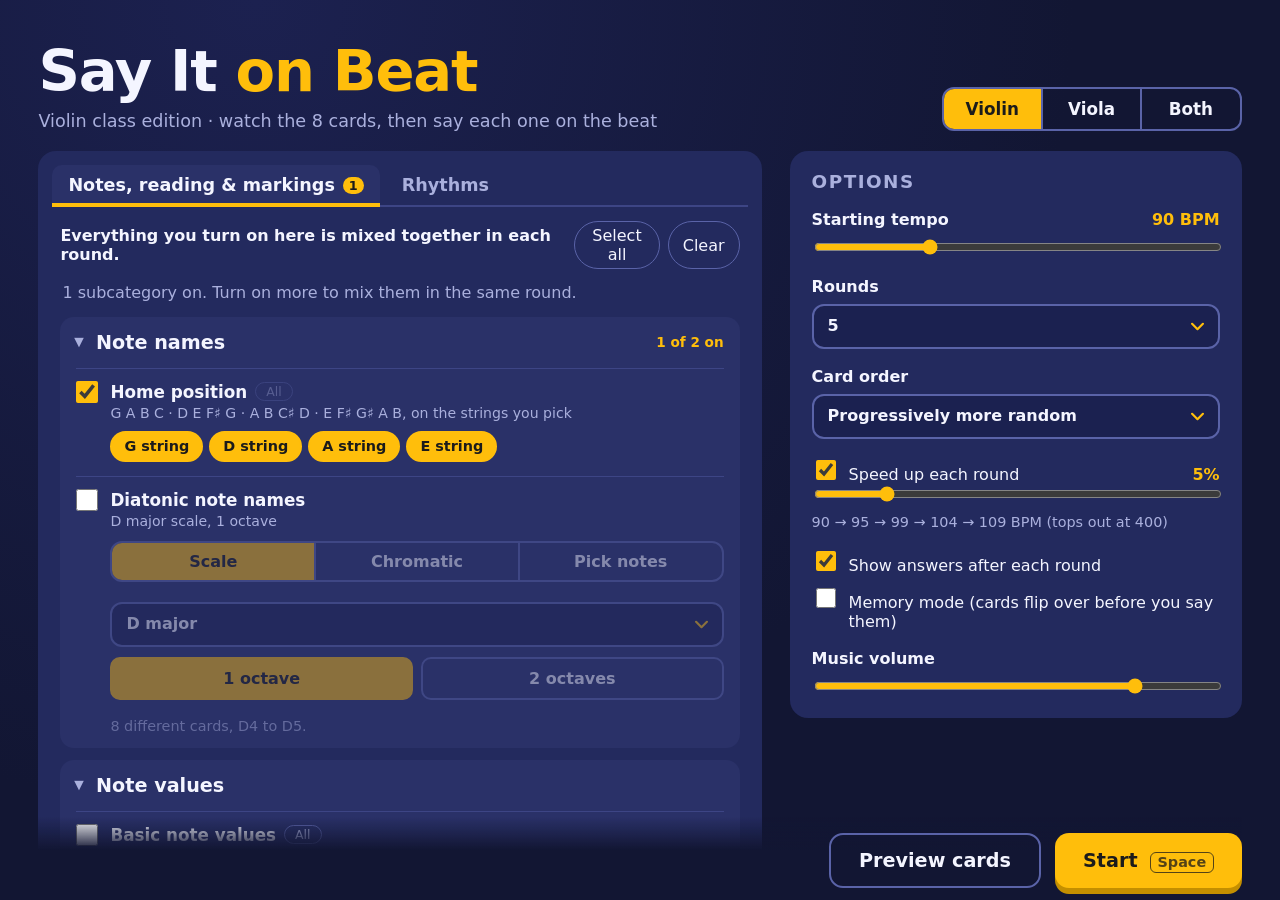
==== index.html @ af7a1d63 "Add a Chords category: naming chords, spelling Roman numerals in a key, and cadences, in four tiers." ====
<!doctype html>
<html lang="en">
<head>
  <meta charset="utf-8">
  <meta name="viewport" content="width=device-width, initial-scale=1">
  <title>Say It on Beat — Violin &amp; Viola</title>
  <link rel="stylesheet" href="css/music-font.css">
  <link rel="stylesheet" href="css/styles.css">
</head>
<body>

  <!-- ===================== Setup ===================== -->
  <main id="setup" class="screen">
   <div class="setup-inner">
    <header class="setup-head">
      <div>
        <h1>Say It <span>on Beat</span></h1>
        <p><span id="editionLabel">Violin class edition</span> · watch the 8 cards, then say each one on the beat</p>
      </div>
      <div class="instrument">
        <div class="seg" id="instrumentSwitch" role="group" aria-label="Instrument">
          <button type="button" data-inst="violin">Violin</button>
          <button type="button" data-inst="viola">Viola</button>
          <button type="button" data-inst="both">Both</button>
        </div>
        <div class="clef-mode" id="clefModeWrap">
          <span>Clef for notes</span>
          <div class="seg small" id="clefMode" role="group" aria-label="Clef for cards with notes">
            <button type="button" data-clef="alternate" title="Treble and alto clef on alternate cards">Alternate</button>
            <button type="button" data-clef="treble">Treble</button>
            <button type="button" data-clef="alto">Alto</button>
          </div>
        </div>
      </div>
    </header>

    <section class="panel">
      <div class="tab-bar" id="tabBar" role="tablist" aria-label="What to practice"></div>
      <div class="panel-head">
        <p id="tabDesc" class="tab-desc"></p>
        <div class="mini-buttons">
          <button type="button" id="selectAll">Select all</button>
          <button type="button" id="selectNone">Clear</button>
        </div>
      </div>
      <p id="categoryHint" class="hint"></p>
      <div id="categoryList" class="category-list"></div>
    </section>

    <section class="panel options">
      <h2>Options</h2>

      <!-- Moved into their subcategories by game.js -->
      <div class="sub-options" id="pitchOption">
        <div class="seg" id="pitchMode" role="group" aria-label="How to choose the notes">
          <button type="button" data-mode="scale">Scale</button>
          <button type="button" data-mode="chromatic">Chromatic</button>
          <button type="button" data-mode="pick">Pick notes</button>
        </div>

        <div class="sub" id="scaleSub">
          <select id="scalePick" aria-label="Scale"></select>
          <div class="chips" id="octaveChips">
            <button type="button" class="chip" data-oct="1">1 octave</button>
            <button type="button" class="chip" data-oct="2">2 octaves</button>
          </div>
        </div>

        <div class="sub" id="pickSub">
          <div class="pc-grid" id="pcChips"></div>
        </div>

        <div class="sub" id="rangeSub">
          <div class="row2">
            <span class="field">From <select id="rangeLow"></select></span>
            <span class="field">To <select id="rangeHigh"></select></span>
          </div>
        </div>

        <p class="sub-hint" id="pitchHint"></p>
      </div>

      <div class="sub-options" id="rhythmOption">
        <select id="rhythmLevel" aria-label="Rhythm patterns">
          <option value="basic">Basic rhythms: quarters, eighths, halves, rests</option>
          <option value="advanced">Advanced rhythms: adds sixteenths, triplets, dotted rhythms</option>
        </select>
        <label class="toggle"><input type="checkbox" id="clap"><span>Clap the rhythm during &ldquo;Say it!&rdquo;</span></label>
      </div>

      <div class="option">
        <label for="tempo">Starting tempo <output id="tempoOut">90 BPM</output></label>
        <input type="range" id="tempo" min="40" max="220" step="2" value="90">
      </div>

      <div class="option">
        <label for="rounds">Rounds</label>
        <select id="rounds">
          <option value="3">3</option>
          <option value="5">5</option>
          <option value="8">8</option>
          <option value="0">Keep going</option>
        </select>
      </div>

      <div class="option">
        <label for="cardOrder">Card order</label>
        <select id="cardOrder">
          <option value="patterns">Progressively more random</option>
          <option value="random">Random every round</option>
        </select>
      </div>

      <div class="option" id="speedOption">
        <label class="toggle speed-toggle"><input type="checkbox" id="speedUp"><span>Speed up each round</span><output id="speedOut">5%</output></label>
        <input type="range" id="speedPct" min="1" max="25" step="1" value="5" aria-label="Speed up each round by this percent">
        <p class="sub-hint" id="speedHint"></p>
      </div>

      <div class="option toggles">
        <label class="toggle"><input type="checkbox" id="showAnswers"><span>Show answers after each round</span></label>
        <label class="toggle"><input type="checkbox" id="memory"><span>Memory mode (cards flip over before you say them)</span></label>
      </div>

      <div class="option">
        <label for="volume">Music volume</label>
        <input type="range" id="volume" min="0" max="1" step="0.05" value="0.8">
      </div>
    </section>

    <footer class="setup-foot">
      <button type="button" class="secondary" id="previewBtn">Preview cards</button>
      <button type="button" class="primary" id="startBtn">Start <kbd>Space</kbd></button>
    </footer>
   </div>
  </main>

  <!-- ===================== Game ===================== -->
  <main id="game" class="screen hidden" aria-live="polite">
    <div class="topbar">
      <div class="round" id="roundLabel">Round 1</div>
      <div class="phase" id="phaseLabel">Get ready</div>
      <div class="beat-info">
        <div class="beat-dots" id="beatDots"></div>
        <div class="bpm" id="bpmLabel">90 BPM</div>
      </div>
    </div>

    <div id="grid" class="grid"></div>

    <div id="countOverlay" class="overlay count hidden"></div>
    <div id="pauseOverlay" class="overlay pause hidden">
      <div>
        <div class="big">Paused</div>
        <div class="small"><span>Press <kbd>Space</kbd> or the play button to keep going</span></div>
      </div>
    </div>
    <div id="doneOverlay" class="overlay done hidden">
      <div>
        <div class="big">Great job!</div>
        <div class="small">
          <button type="button" class="primary" id="againBtn">Play again</button>
          <button type="button" class="secondary" id="backBtn">Change categories</button>
        </div>
      </div>
    </div>

    <nav class="controls" id="controls" aria-label="Game controls">
      <button type="button" id="pauseBtn" title="Pause / play (Space)"><span class="icon" id="pauseIcon">❚❚</span><span class="lbl">Pause</span></button>
      <button type="button" id="restartBtn" title="Restart this round (R)"><span class="icon">↺</span><span class="lbl">Restart round</span></button>
      <button type="button" id="nextBtn" title="Next round (N)"><span class="icon">⏭</span><span class="lbl">Next round</span></button>
      <button type="button" id="answersBtn" title="Show or hide answers (A)"><span class="icon">👁</span><span class="lbl">Answers</span></button>
      <button type="button" id="fullscreenBtn" title="Full screen (F)"><span class="icon">⛶</span><span class="lbl">Full screen</span></button>
      <button type="button" id="quitBtn" title="End game (Q)"><span class="icon">✕</span><span class="lbl">End</span></button>
    </nav>
  </main>

  <!-- ===================== Card preview ===================== -->
  <div id="preview" class="preview hidden" role="dialog" aria-modal="true" aria-labelledby="previewTitle">
    <div class="preview-inner">
      <div class="preview-head">
        <h2 id="previewTitle">Card preview</h2>
        <button type="button" class="secondary" id="previewClose">Close</button>
      </div>
      <div id="previewBody"></div>
    </div>
  </div>

  <script src="js/notation.js"></script>
  <script src="js/theory.js"></script>
  <script src="js/content.js"></script>
  <script src="js/audio.js"></script>
  <script src="js/game.js"></script>
</body>
</html>
---- css/music-font.css ----
/*
 * Generated by tools/build_font.py. Do not edit.
 * SayItOnBeat Music: the symbols this app uses, taken from the Leland music font
 * (Version 0.80), copyright MuseScore BVBA, with Reserved Font Name "Leland".
 * Licensed under the SIL Open Font License 1.1; see fonts/OFL.txt.
 */
@font-face {
  font-family: 'SayItOnBeat Music';
  src: url([data-uri]) format('woff');
  font-display: block;
}
---- css/styles.css ----
:root {
  --bg: #121633;
  --bg2: #1c2150;
  --panel: #232a5e;
  --ink: #f4f5ff;
  --muted: #aab0dd;
  --card: #ffffff;
  --accent: #ffbe0b;
  --watch: #3ddbd9;
  --say: #ff5d8f;
  --ok: #8ce99a;
  --radius: 18px;
  font-family: system-ui, -apple-system, "Segoe UI", Roboto, Helvetica, Arial, sans-serif;
}

* { box-sizing: border-box; }
html, body { height: 100%; margin: 0; }
body {
  background: radial-gradient(circle at 20% 0%, var(--bg2), var(--bg) 60%);
  color: var(--ink);
  overflow: hidden;
}
button, select, input { font: inherit; }
button { cursor: pointer; }
kbd {
  font-family: inherit; font-size: 0.75em; padding: 0.1em 0.45em; border-radius: 6px;
  border: 1px solid currentColor; opacity: 0.75; margin-left: 0.4em;
}
.hidden { display: none !important; }

/* ---------------- Setup ---------------- */

/* #setup is the scroll area; .setup-inner grows with its content, so the sticky
   footer (and the sticky options panel) can stay in view while the list scrolls. */
#setup { height: 100%; overflow-y: auto; }
.setup-inner {
  min-height: 100%;
  padding: clamp(16px, 3vw, 40px) clamp(16px, 3vw, 40px) 0;
  display: grid;
  grid-template-columns: minmax(0, 1.6fr) minmax(280px, 1fr);
  grid-template-rows: auto 1fr auto;
  gap: 20px 28px;
  max-width: 1400px;
  margin: 0 auto;
}
.setup-head { grid-column: 1 / -1; display: flex; justify-content: space-between; align-items: flex-end; gap: 16px 28px; flex-wrap: wrap; }
.instrument { display: flex; flex-direction: column; gap: 8px; align-items: flex-end; }
.instrument .seg { min-width: 300px; }
.instrument .seg button { padding: 10px 16px; font-size: 1.05rem; }
.clef-mode { display: flex; align-items: center; gap: 10px; color: var(--muted); font-size: 0.9rem; }
.seg[aria-pressed], .seg button[aria-pressed="true"] { }
.seg.small { min-width: 0 !important; }
.seg.small button { padding: 5px 12px !important; font-size: 0.9rem !important; }
.setup-head h1 { margin: 0; font-size: clamp(2rem, 4.5vw, 3.6rem); letter-spacing: -0.02em; }
.setup-head h1 span { color: var(--accent); }
.setup-head p { margin: 6px 0 0; color: var(--muted); font-size: 1.1rem; }

.panel {
  background: var(--panel);
  border-radius: var(--radius);
  padding: 20px 22px;
  align-self: start;
}
.panel h2 { margin: 0 0 14px; font-size: 1.15rem; text-transform: uppercase; letter-spacing: 0.08em; color: var(--muted); }
.panel-head { display: flex; justify-content: space-between; align-items: center; gap: 12px; }
.panel-head h2 { margin-bottom: 14px; }
.mini-buttons { display: flex; gap: 8px; margin-bottom: 14px; }
.mini-buttons button {
  background: transparent; color: var(--ink); border: 1px solid #5a63a8; border-radius: 999px; padding: 4px 14px;
}
.mini-buttons button:hover { border-color: var(--accent); color: var(--accent); }

.category-list { display: grid; grid-template-columns: repeat(auto-fill, minmax(220px, 1fr)); gap: 10px; }
.cat {
  display: flex; gap: 12px; align-items: flex-start; text-align: left;
  background: #2c3470; color: var(--ink);
  border: 2px solid transparent; border-radius: 14px; padding: 12px 14px;
  transition: border-color 0.15s, background 0.15s, transform 0.1s;
}
.cat:hover { border-color: #6b74c4; }
.cat:active { transform: scale(0.98); }
.cat .box {
  flex: none; width: 24px; height: 24px; border-radius: 7px; border: 2px solid #8890d6;
  display: grid; place-items: center; font-size: 16px; font-weight: 800; color: transparent; margin-top: 1px;
}
.cat[aria-pressed="true"] { border-color: var(--accent); background: #3a3f78; }
.cat[aria-pressed="true"] .box { background: var(--accent); border-color: var(--accent); color: #1b1b1b; }
.cat .name { font-weight: 700; font-size: 1.05rem; display: block; }
.cat .desc { color: var(--muted); font-size: 0.88rem; display: block; margin-top: 2px; }
.hint { color: var(--muted); margin: 0 2px 14px; min-height: 1.2em; }

/* Categories → subcategories → chips */
.category-list { display: flex; flex-direction: column; gap: 12px; }
.catgroup { background: #2a3168; border-radius: 14px; padding: 0 16px; }
.catgroup > summary {
  list-style: none; cursor: pointer; display: flex; align-items: center; gap: 10px;
  padding: 14px 0; font-size: 1.2rem; font-weight: 800;
}
.catgroup > summary::-webkit-details-marker { display: none; }
.catgroup > summary::before { content: "\25B8"; color: var(--muted); transition: transform 0.15s; }
.catgroup[open] > summary::before { transform: rotate(90deg); }
.cat-count { margin-left: auto; font-size: 0.85rem; font-weight: 700; color: var(--muted); }
.cat-count.on { color: var(--accent); }
.subcat { border-top: 1px solid #3d4585; padding: 12px 0 14px; }
.subhead { display: flex; flex-wrap: wrap; column-gap: 8px; align-items: center; }
.subhead label { display: flex; gap: 12px; align-items: center; cursor: pointer; }
.subhead input { width: 22px; height: 22px; margin: 0; flex: none; accent-color: var(--accent); cursor: pointer; }
.sub-name { font-weight: 800; font-size: 1.05rem; }
.sub-all { font-size: 0.78rem; color: var(--muted); background: transparent; border: 1px solid #5a63a8; border-radius: 999px; padding: 1px 10px; }
.sub-all:hover:not(:disabled) { border-color: var(--accent); color: var(--accent); }
.sub-all:disabled { opacity: 0.35; cursor: default; }
.sub-desc { flex-basis: 100%; color: var(--muted); font-size: 0.88rem; margin: 2px 0 0 34px; }
.chip-group { flex-basis: 100%; font-size: 0.75rem; font-weight: 800; letter-spacing: 0.08em; text-transform: uppercase; color: var(--muted); margin: 6px 0 0; }
.chip-group:first-child { margin-top: 0; }
.ichip:disabled { opacity: 0.3; cursor: not-allowed; border-style: dashed; }

/* Tabs: rhythms are practiced on their own */
.tab-bar { display: flex; gap: 6px; margin: -6px -8px 14px; border-bottom: 2px solid #3d4585; }
.tab {
  display: flex; align-items: center; gap: 8px;
  background: transparent; color: var(--muted); border: none; border-bottom: 4px solid transparent;
  padding: 10px 16px 8px; margin-bottom: -2px; font-size: 1.1rem; font-weight: 800; border-radius: 10px 10px 0 0;
}
.tab:hover { color: var(--ink); }
.tab[aria-selected="true"] { color: var(--ink); border-bottom-color: var(--accent); background: #2a3168; }
.tab-count { font-size: 0.8rem; min-width: 1.6em; padding: 1px 6px; border-radius: 999px; background: #3a4280; color: var(--ink); }
.tab-count:empty { display: none; }
.tab-count.on { background: var(--accent); color: #1b1b1b; }
.tab-desc { margin: 0 0 14px; color: var(--ink); font-weight: 600; }
.ichips { display: flex; flex-wrap: wrap; gap: 6px; margin: 10px 0 0 34px; align-items: center; }
.ichip {
  background: transparent; color: var(--ink); border: 2px solid #4d5596; border-radius: 999px;
  padding: 5px 12px; font-size: 0.9rem; font-weight: 600; line-height: 1.2;
}
.ichip:hover { border-color: #8890d6; }
.ichip[aria-pressed="true"] { background: var(--accent); border-color: var(--accent); color: #1b1b1b; }
.ichip.art { padding: 3px 10px; display: inline-flex; align-items: center; }
.ichip .chip-art { height: 26px; width: auto; display: block; fill: currentColor; }
.ichip .chip-art g { fill: currentColor; }
.ichip .chip-art path, .ichip .chip-art line { stroke: currentColor; }
.ichip.ts-chip { border-radius: 12px; padding: 4px 8px; min-width: 52px; justify-content: center; }
.ichip.ts-chip .chip-art { height: 46px; }
.sub-extra { margin: 0 0 0 34px; }
.optrow { display: flex; align-items: center; gap: 10px; margin-top: 10px; color: var(--muted); font-size: 0.9rem; }
.optseg { display: inline-flex; }
.keypick { display: flex; flex-wrap: wrap; gap: 5px; margin-top: 10px; align-items: center; }
.keychip {
  background: transparent; color: var(--ink); border: 2px solid #4d5596; border-radius: 8px;
  min-width: 40px; padding: 3px 6px; font-size: 0.88rem; font-weight: 700;
}
.keychip:hover { border-color: #8890d6; }
.keychip[aria-pressed="true"] { background: var(--watch); border-color: var(--watch); color: #0d2b33; }
.subcat:not(.on) .optrow, .subcat:not(.on) .keypick { opacity: 0.45; }
.sub-extra:empty { display: none; }
.sub-options { display: flex; flex-direction: column; gap: 10px; margin-top: 12px; }
.subcat:not(.on) .sub-options { opacity: 0.45; }
.options > .sub-options { display: none; }

/* A scale degree: the number with a circumflex accent over it, like â. */
.deg { position: relative; display: inline-block; padding-top: 0.28em; line-height: 1; }
.deg::before {
  content: "\02C6"; position: absolute; left: 0; right: 0; top: -0.12em;
  text-align: center; font-weight: 700; line-height: 1;
}

.options { display: flex; flex-direction: column; gap: 18px; }
.options h2 { margin-bottom: 0; }
.option label { display: flex; justify-content: space-between; align-items: baseline; font-weight: 600; margin-bottom: 8px; }
.option label small { color: var(--muted); font-weight: 400; margin-left: 6px; margin-right: auto; }
.option output { color: var(--accent); font-variant-numeric: tabular-nums; }
select {
  -webkit-appearance: none; appearance: none;
  width: 100%; padding: 10px 40px 10px 14px;
  border-radius: 12px; border: 2px solid #5a63a8;
  background-color: #1b2150; color: var(--ink); font-weight: 600; line-height: 1.3;
  background-image: url("data:image/svg+xml,%3Csvg xmlns='http://www.w3.org/2000/svg' viewBox='0 0 12 8'%3E%3Cpath d='M1 1.5l5 5 5-5' fill='none' stroke='%23ffbe0b' stroke-width='2' stroke-linecap='round' stroke-linejoin='round'/%3E%3C/svg%3E");
  background-repeat: no-repeat; background-position: right 14px center; background-size: 13px 9px;
  cursor: pointer; transition: border-color 0.15s, box-shadow 0.15s;
  text-overflow: ellipsis;
}
select:hover { border-color: #8890d6; }
select:focus-visible { outline: none; border-color: var(--accent); box-shadow: 0 0 0 3px rgba(255, 190, 11, 0.3); }
select option, select optgroup { background-color: #1b2150; color: var(--ink); }
select optgroup { color: var(--accent); font-style: normal; font-weight: 700; }
select option { font-weight: 500; }
.speed-toggle { margin-bottom: 10px !important; }
.speed-toggle output { margin-left: auto; color: var(--accent); font-weight: 700; font-variant-numeric: tabular-nums; }
#speedOption.off input[type="range"], #speedOption.off .speed-toggle output { opacity: 0.35; }
.option input[type="range"] { width: 100%; accent-color: var(--accent); }
.chips { display: flex; gap: 8px; }
.chip {
  flex: 1; padding: 10px 0; border-radius: 10px; border: 2px solid #5a63a8; background: transparent;
  color: var(--ink); font-weight: 800; font-size: 1.1rem;
}
.chip[aria-pressed="true"] { background: var(--accent); border-color: var(--accent); color: #1b1b1b; }
.seg { display: flex; border: 2px solid #5a63a8; border-radius: 12px; overflow: hidden; }
.seg button {
  flex: 1; padding: 9px 4px; background: transparent; color: var(--ink); border: none; font-weight: 700;
}
.seg button + button { border-left: 2px solid #5a63a8; }
.seg button[aria-pressed="true"] { background: var(--accent); color: #1b1b1b; }
.sub { display: flex; flex-direction: column; gap: 10px; margin-top: 10px; }
.row2 { display: grid; grid-template-columns: 1fr 1fr; gap: 8px; }
.field { display: flex; align-items: center; gap: 8px; color: var(--muted); }
.field select { flex: 1; }
.chips .chip[data-oct] { font-size: 1rem; }
.pc-grid { display: grid; grid-template-columns: repeat(7, minmax(0, 1fr)); gap: 6px; }
.pc-grid .chip { font-size: 1rem; padding: 7px 0; }
.sub-hint { color: var(--muted); margin: 8px 0 0; font-size: 0.9rem; }
.toggles { display: flex; flex-direction: column; gap: 10px; }
.toggle { display: flex !important; gap: 10px; align-items: center; justify-content: flex-start !important; font-weight: 500 !important; margin: 0 !important; cursor: pointer; }
.toggle input { width: 20px; height: 20px; accent-color: var(--accent); flex: none; }

.setup-foot {
  grid-column: 1 / -1; display: flex; justify-content: flex-end; gap: 14px;
  position: sticky; bottom: 0; z-index: 5; padding: 16px 0 12px;
  background: linear-gradient(to bottom, rgba(18, 22, 51, 0), var(--bg) 40%);
}
.options { position: sticky; top: 16px; }
.primary, .secondary {
  border-radius: 14px; padding: 14px 28px; font-size: 1.2rem; font-weight: 800; border: none;
}
.primary { background: var(--accent); color: #1b1b1b; box-shadow: 0 6px 0 #c48f00; }
.primary:active { transform: translateY(3px); box-shadow: 0 3px 0 #c48f00; }
.primary:disabled { opacity: 0.45; cursor: not-allowed; }
.secondary { background: transparent; color: var(--ink); border: 2px solid #5a63a8; }
.secondary:hover { border-color: var(--ink); }

@media (max-width: 860px) {
  .setup-inner { grid-template-columns: 1fr; }
  .options { position: static; }
}

/* ---------------- Game ---------------- */

#game {
  position: fixed; inset: 0;
  display: flex; flex-direction: column;
  padding: 1.6vmin 2.4vmin 2vmin;
  gap: 1.6vmin;
}
.topbar {
  display: grid; grid-template-columns: 1fr auto 1fr; align-items: center;
  font-weight: 800; font-size: clamp(1rem, 3.2vmin, 2.4rem);
}
.round { color: var(--muted); }
.round .level { display: block; font-size: 0.55em; font-weight: 600; opacity: 0.8; }
.phase {
  padding: 0.25em 1em; border-radius: 999px; background: #2c3470; min-width: 7em; text-align: center;
  transition: background 0.2s, color 0.2s;
}
.phase.watch { background: var(--watch); color: #0d2b33; }
.phase.say { background: var(--say); color: #fff; }
.phase.answers { background: var(--ok); color: #17331b; }
.beat-info { display: flex; justify-content: flex-end; align-items: center; gap: 1em; }
.beat-dots { display: flex; gap: 0.35em; }
.beat-dots i {
  width: 0.7em; height: 0.7em; border-radius: 50%; background: #3a4280; display: block;
  transition: transform 0.08s, background 0.08s;
}
.beat-dots i.on { background: var(--accent); transform: scale(1.35); }
.beat-dots i.down.on { background: #fff; }
.beat-dots i.long { width: 1.05em; border-radius: 0.35em; }
.bpm { color: var(--muted); font-variant-numeric: tabular-nums; min-width: 4.5em; text-align: right; }

.grid {
  flex: 1; min-height: 0;
  display: grid;
  grid-template-columns: repeat(4, minmax(0, 1fr));
  grid-template-rows: repeat(2, minmax(0, 1fr));
  gap: 2vmin;
}
.grid.wide {
  grid-template-columns: repeat(2, minmax(0, 1fr));
  grid-template-rows: repeat(4, minmax(0, 1fr));
  gap: 1.5vmin 2.4vmin;
}

.card {
  position: relative;
  background: rgba(255, 255, 255, 0.07);
  border: 3px dashed rgba(255, 255, 255, 0.18);
  border-radius: var(--radius);
  display: flex; flex-direction: column; align-items: stretch; justify-content: center;
  min-height: 0; overflow: hidden;
  transition: transform 0.12s ease-out, box-shadow 0.12s, border-color 0.12s, background 0.2s;
}
.card .num {
  position: absolute; top: 0.6vmin; left: 1vmin; z-index: 2;
  font-weight: 900; font-size: clamp(0.8rem, 2.4vmin, 1.8rem); color: rgba(255, 255, 255, 0.35);
}
.card .face {
  flex: 1; min-height: 0; display: flex; flex-direction: column; padding: 1vmin 1.4vmin;
  opacity: 0; transform: scale(0.6);
}
.card .art { flex: 1; min-height: 0; display: flex; }
.card .art svg { width: 100%; height: 100%; display: block; }
.card .answer {
  text-align: center; color: #222; line-height: 1.15;
  max-height: 0; overflow: hidden; transition: max-height 0.25s;
}
.card .answer b { display: block; font-size: clamp(0.9rem, 3vmin, 2.4rem); color: #b0123f; }
.card .answer > span { display: block; font-size: clamp(0.7rem, 1.7vmin, 1.2rem); color: #555; }
.grid.wide .card .answer b { font-size: clamp(0.9rem, 2.8vmin, 2.2rem); }
.grid.wide .card .answer > span { display: none; }

.card.revealed { background: var(--card); border: 3px solid var(--card); }
.card.revealed .num { color: #9aa0c8; }
.card.revealed .face { opacity: 1; transform: scale(1); transition: opacity 0.1s, transform 0.22s cubic-bezier(0.3, 1.6, 0.5, 1); }

.card.active {
  border-color: var(--accent);
  box-shadow: 0 0 0 0.7vmin var(--accent), 0 1vmin 4vmin rgba(255, 190, 11, 0.55);
  transform: scale(1.05);
  z-index: 3;
}
.grid.wide .card.active { transform: scale(1.02); }
.card.active .num { color: #b07f00; }
.card.done { opacity: 0.55; }

/* progress bar for measure-long rhythm cards */
.card .progress {
  position: absolute; left: 0; bottom: 0; height: 0.8vmin; width: 100%;
  background: var(--accent); transform-origin: left center; transform: scaleX(0); opacity: 0;
}
.grid.wide .card.active .progress { opacity: 1; animation: fill var(--dur, 1s) linear forwards; }
@keyframes fill { from { transform: scaleX(0); } to { transform: scaleX(1); } }

/* memory mode: revealed cards flip face down while the class says them */
.grid.memory .card.revealed { background: #3a4280; border-color: #59609e; }
.grid.memory .card.revealed .face { opacity: 0; }
.grid.memory .card.revealed::after {
  content: "?"; position: absolute; inset: 0; display: grid; place-items: center;
  font-size: 10vmin; font-weight: 900; color: rgba(255, 255, 255, 0.35);
}
.grid.memory .card.active { background: #4a52a0; }

.grid.answers .card .answer { max-height: 12vmin; }
.grid.answers.memory .card.revealed { background: var(--card); border-color: var(--card); }
.grid.answers.memory .card.revealed .face { opacity: 1; }
.grid.answers.memory .card.revealed::after { content: none; }

/* overlays */
.overlay {
  position: absolute; inset: 0; display: grid; place-items: center; text-align: center; z-index: 10;
}
.overlay.count { pointer-events: none; }
.overlay.count span {
  font-size: 34vmin; font-weight: 900; color: var(--accent);
  text-shadow: 0 1vmin 6vmin rgba(0, 0, 0, 0.6);
  animation: countPop 0.45s ease-out both;
}
@keyframes countPop { from { transform: scale(1.5); opacity: 0; } 30% { opacity: 1; } to { transform: scale(1); opacity: 0.9; } }
.overlay.pause, .overlay.done { background: rgba(10, 12, 35, 0.82); backdrop-filter: blur(4px); }
.overlay .big { font-size: 14vmin; font-weight: 900; }
.overlay.done .big { color: var(--accent); }
.overlay .small { font-size: clamp(1rem, 3vmin, 2rem); color: var(--muted); margin-top: 2vmin; display: flex; gap: 2vmin; justify-content: center; align-items: center; flex-wrap: wrap; }

.controls {
  position: absolute; left: 50%; bottom: 1.4vmin; transform: translateX(-50%);
  display: flex; gap: 6px; padding: 6px; border-radius: 16px;
  background: rgba(12, 15, 40, 0.88); box-shadow: 0 6px 30px rgba(0, 0, 0, 0.5); z-index: 20;
  transition: opacity 0.3s, transform 0.3s;
}
.controls button {
  display: flex; flex-direction: column; align-items: center; gap: 2px;
  background: transparent; color: var(--ink); border: none; border-radius: 12px; padding: 8px 14px; min-width: 76px;
}
.controls button:hover { background: rgba(255, 255, 255, 0.1); }
.controls button.on { color: var(--accent); }
.controls .icon { font-size: 1.4rem; line-height: 1; }
.controls .lbl { font-size: 0.75rem; color: var(--muted); }
body.idle .controls { opacity: 0; transform: translate(-50%, 20px); pointer-events: none; }
body.idle #game { cursor: none; }

/* pause freezes every animation along with the music */
body.paused .card, body.paused .card * { animation-play-state: paused !important; }

/* ---------------- Preview ---------------- */

.preview { position: fixed; inset: 0; background: rgba(8, 10, 30, 0.9); z-index: 50; overflow-y: auto; padding: 3vmin; }
.preview-inner { max-width: 1300px; margin: 0 auto; }
.preview-head { display: flex; justify-content: space-between; align-items: center; position: sticky; top: -3vmin; background: rgba(8, 10, 30, 0.95); padding: 12px 0; z-index: 2; }
.preview-head h2 { margin: 0; }
.preview h3 { margin: 26px 0 10px; color: var(--accent); }
.preview-grid { display: grid; grid-template-columns: repeat(auto-fill, minmax(170px, 1fr)); gap: 12px; }
.preview-grid.wide { grid-template-columns: repeat(auto-fill, minmax(340px, 1fr)); }
.pcard { background: #fff; color: #222; border-radius: 12px; padding: 8px; text-align: center; }
.pcard svg { width: 100%; height: 120px; display: block; }
.pcard b { display: block; color: #b0123f; }
.pcard > span { display: block; font-size: 0.8rem; color: #555; }
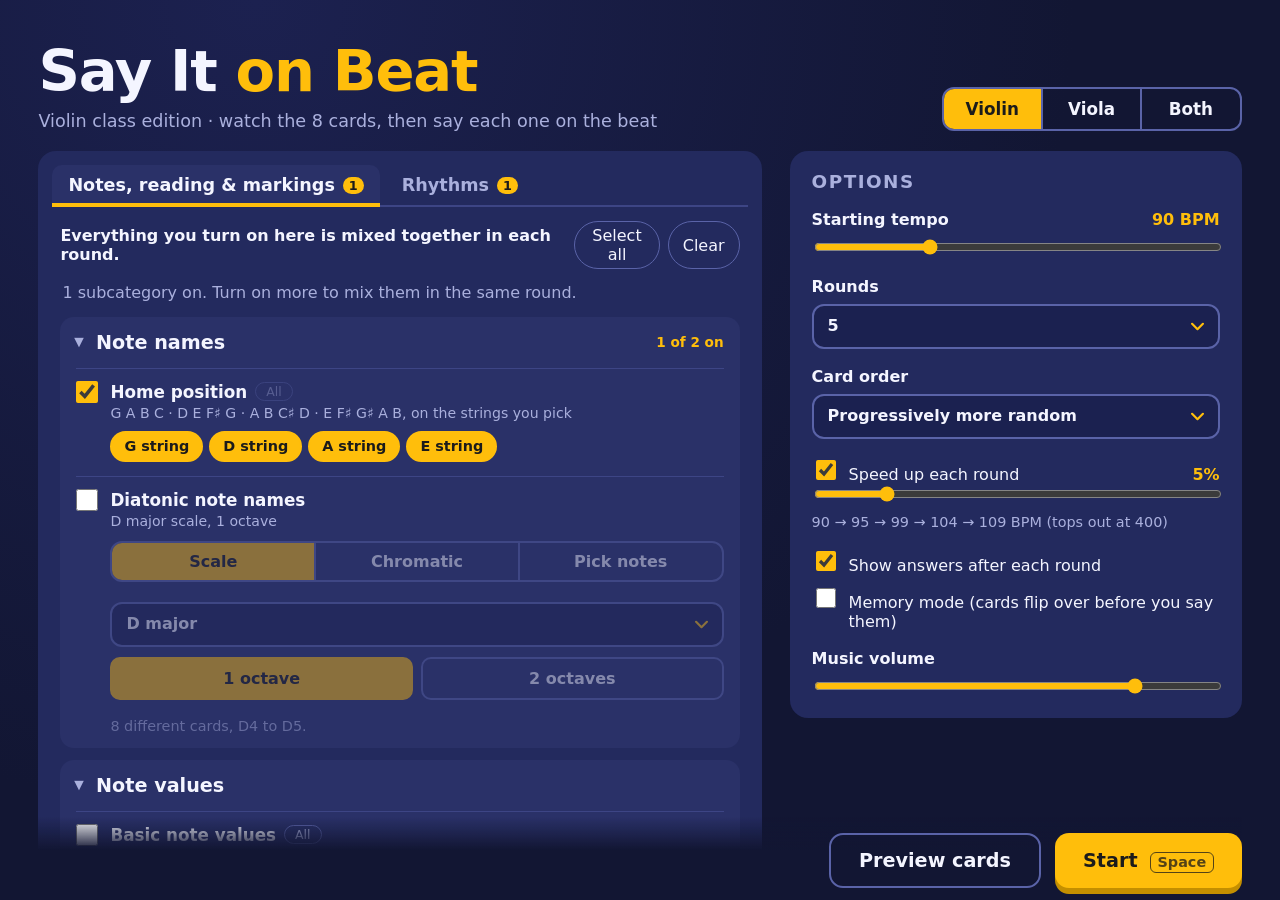
==== commit 53a27b80: "Pick rhythm note values with symbol buttons, add common and cut time, and group time signatures into" ====
--- a/index.html
+++ b/index.html
@@ -81,10 +81,6 @@
       </div>
 
       <div class="sub-options" id="rhythmOption">
-        <select id="rhythmLevel" aria-label="Rhythm patterns">
-          <option value="basic">Basic rhythms: quarters, eighths, halves, rests</option>
-          <option value="advanced">Advanced rhythms: adds sixteenths, triplets, dotted rhythms</option>
-        </select>
         <label class="toggle"><input type="checkbox" id="clap"><span>Clap the rhythm during &ldquo;Say it!&rdquo;</span></label>
       </div>
 
--- a/css/music-font.css
+++ b/css/music-font.css
@@ -6,6 +6,6 @@
  */
 @font-face {
   font-family: 'SayItOnBeat Music';
-  src: url([data-uri]) format('woff');
+  src: url([data-uri]) format('woff');
   font-display: block;
 }
--- a/css/styles.css
+++ b/css/styles.css
@@ -140,6 +140,10 @@
 .ichip .chip-art path, .ichip .chip-art line { stroke: currentColor; }
 .ichip.ts-chip { border-radius: 12px; padding: 4px 8px; min-width: 52px; justify-content: center; }
 .ichip.ts-chip .chip-art { height: 46px; }
+.ichip.value-chip { border-radius: 12px; padding: 4px 10px; min-width: 44px; justify-content: center; }
+.ichip.value-chip .chip-art { height: 40px; }
+.subcat[data-sub="rhythmvalues"] .ichips { margin-left: 0; }
+.subcat[data-sub="rhythmvalues"] .sub-desc { margin-left: 0; }
 .sub-extra { margin: 0 0 0 34px; }
 .optrow { display: flex; align-items: center; gap: 10px; margin-top: 10px; color: var(--muted); font-size: 0.9rem; }
 .optseg { display: inline-flex; }
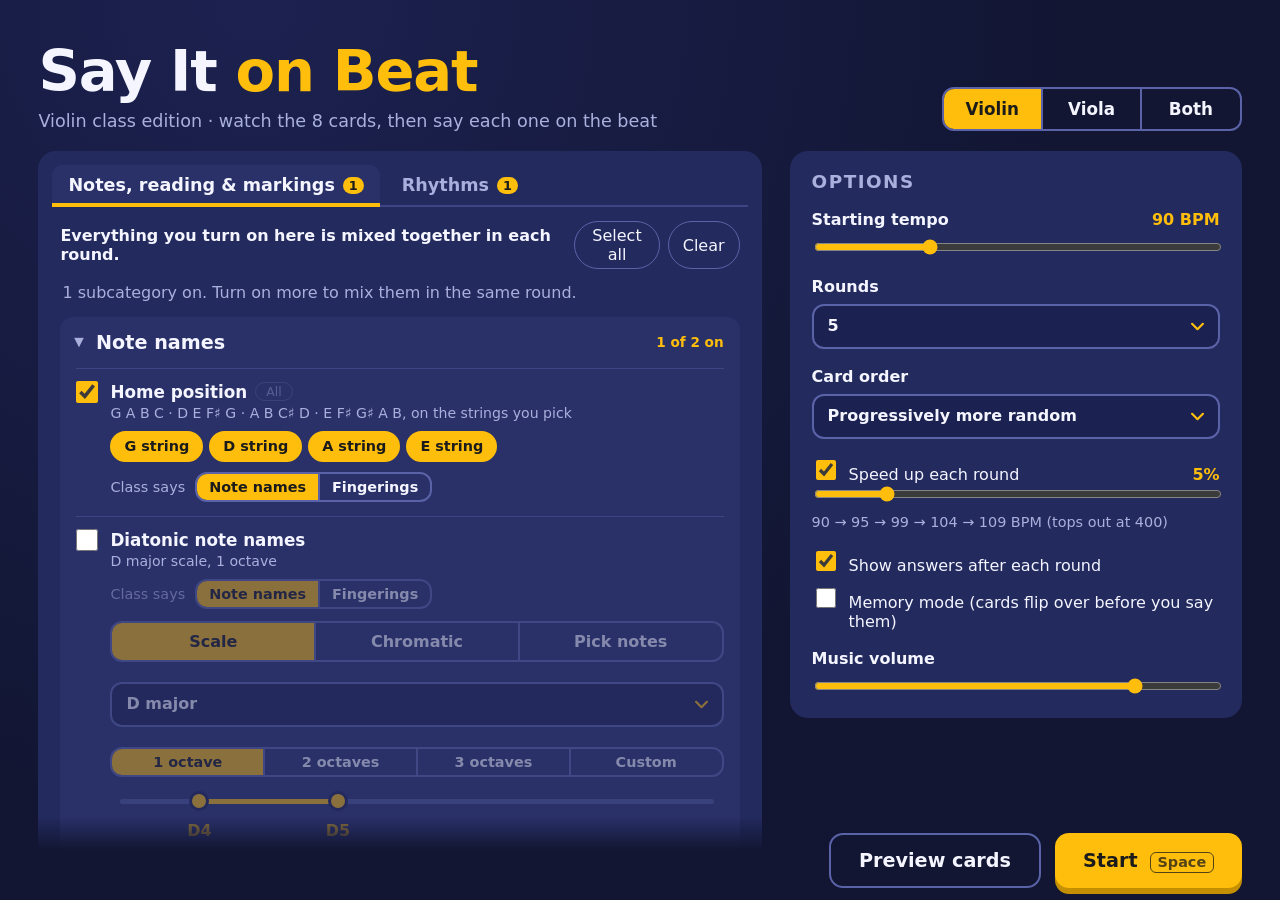
==== commit 14edd8ac: "Add 3-octave and custom ranges with a two-ended slider, and let the class say fingerings instead of " ====
--- a/index.html
+++ b/index.html
@@ -60,10 +60,6 @@
 
         <div class="sub" id="scaleSub">
           <select id="scalePick" aria-label="Scale"></select>
-          <div class="chips" id="octaveChips">
-            <button type="button" class="chip" data-oct="1">1 octave</button>
-            <button type="button" class="chip" data-oct="2">2 octaves</button>
-          </div>
         </div>
 
         <div class="sub" id="pickSub">
@@ -71,10 +67,18 @@
         </div>
 
         <div class="sub" id="rangeSub">
-          <div class="row2">
-            <span class="field">From <select id="rangeLow"></select></span>
-            <span class="field">To <select id="rangeHigh"></select></span>
+          <div class="seg small" id="rangePresets" role="group" aria-label="Range">
+            <button type="button" data-preset="1">1 octave</button>
+            <button type="button" data-preset="2">2 octaves</button>
+            <button type="button" data-preset="3">3 octaves</button>
+            <button type="button" data-preset="custom">Custom</button>
           </div>
+          <div class="dual" id="rangeDual">
+            <div class="dual-track"><div class="dual-fill" id="rangeFill"></div></div>
+            <input type="range" id="rangeLowSlider" aria-label="Lowest note" step="1">
+            <input type="range" id="rangeHighSlider" aria-label="Highest note" step="1">
+          </div>
+          <div class="dual-labels"><span id="rangeLowOut"></span><span id="rangeHighOut"></span></div>
         </div>
 
         <p class="sub-hint" id="pitchHint"></p>
--- a/css/styles.css
+++ b/css/styles.css
@@ -50,7 +50,7 @@
 .clef-mode { display: flex; align-items: center; gap: 10px; color: var(--muted); font-size: 0.9rem; }
 .seg[aria-pressed], .seg button[aria-pressed="true"] { }
 .seg.small { min-width: 0 !important; }
-.seg.small button { padding: 5px 12px !important; font-size: 0.9rem !important; }
+.seg.small button { padding: 5px 12px !important; font-size: 0.9rem !important; white-space: nowrap; }
 .setup-head h1 { margin: 0; font-size: clamp(2rem, 4.5vw, 3.6rem); letter-spacing: -0.02em; }
 .setup-head h1 span { color: var(--accent); }
 .setup-head p { margin: 6px 0 0; color: var(--muted); font-size: 1.1rem; }
@@ -140,6 +140,8 @@
 .ichip .chip-art path, .ichip .chip-art line { stroke: currentColor; }
 .ichip.ts-chip { border-radius: 12px; padding: 4px 8px; min-width: 52px; justify-content: center; }
 .ichip.ts-chip .chip-art { height: 46px; }
+.ichip.deg-chip { min-width: 40px; font-size: 1.05rem; padding: 2px 10px 4px; }
+.ichip.iv-chip { min-width: 46px; }
 .ichip.value-chip { border-radius: 12px; padding: 4px 10px; min-width: 44px; justify-content: center; }
 .ichip.value-chip .chip-art { height: 40px; }
 .subcat[data-sub="rhythmvalues"] .ichips { margin-left: 0; }
@@ -204,6 +206,25 @@
 .seg button + button { border-left: 2px solid #5a63a8; }
 .seg button[aria-pressed="true"] { background: var(--accent); color: #1b1b1b; }
 .sub { display: flex; flex-direction: column; gap: 10px; margin-top: 10px; }
+/* Two-ended range slider: two range inputs on one track; only their thumbs take clicks. */
+.dual { position: relative; height: 28px; }
+.dual-track { position: absolute; left: 10px; right: 10px; top: 12px; height: 5px; border-radius: 3px; background: #4d5596; }
+.dual-fill { position: absolute; top: 0; bottom: 0; background: var(--accent); border-radius: 3px; }
+.dual input[type="range"] {
+  position: absolute; left: 0; top: 0; width: 100%; height: 28px; margin: 0;
+  -webkit-appearance: none; appearance: none; background: transparent; pointer-events: none;
+}
+.dual input[type="range"]::-webkit-slider-runnable-track { background: transparent; height: 28px; }
+.dual input[type="range"]::-moz-range-track { background: transparent; }
+.dual input[type="range"]::-webkit-slider-thumb {
+  -webkit-appearance: none; appearance: none; pointer-events: auto; cursor: grab;
+  width: 20px; height: 20px; margin-top: 4px; border-radius: 50%; background: var(--accent); border: 3px solid #1b2150;
+}
+.dual input[type="range"]::-moz-range-thumb {
+  pointer-events: auto; cursor: grab; width: 16px; height: 16px; border-radius: 50%; background: var(--accent); border: 3px solid #1b2150;
+}
+.dual-labels { position: relative; height: 1.3em; color: var(--accent); font-weight: 700; font-variant-numeric: tabular-nums; margin-top: -4px; }
+.dual-labels span { position: absolute; transform: translateX(-50%); white-space: nowrap; }
 .row2 { display: grid; grid-template-columns: 1fr 1fr; gap: 8px; }
 .field { display: flex; align-items: center; gap: 8px; color: var(--muted); }
 .field select { flex: 1; }
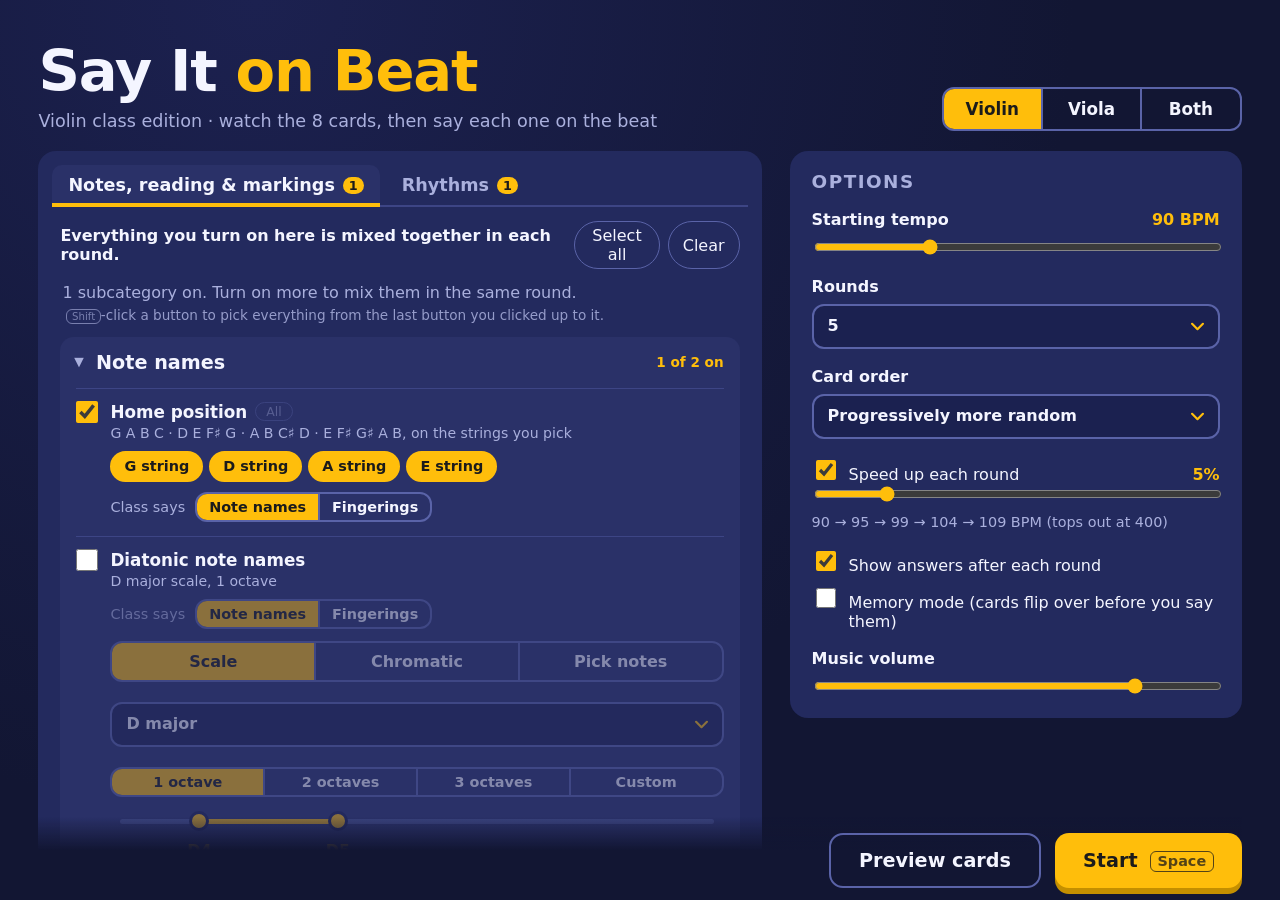
==== commit 8db9d05a: "Draw note values as bare notes, name unisons, tritones and octaves, add Shift-click ranges, augmente" ====
--- a/index.html
+++ b/index.html
@@ -2,7 +2,8 @@
 <html lang="en">
 <head>
   <meta charset="utf-8">
-  <meta name="viewport" content="width=device-width, initial-scale=1">
+  <meta name="viewport" content="width=device-width, initial-scale=1, viewport-fit=cover">
+  <meta name="apple-mobile-web-app-capable" content="yes">
   <title>Say It on Beat — Violin &amp; Viola</title>
   <link rel="stylesheet" href="css/music-font.css">
   <link rel="stylesheet" href="css/styles.css">
@@ -44,6 +45,7 @@
         </div>
       </div>
       <p id="categoryHint" class="hint"></p>
+      <p class="hint range-tip kbd-only"><kbd>Shift</kbd>-click a button to pick everything from the last button you clicked up to it.</p>
       <div id="categoryList" class="category-list"></div>
     </section>
 
@@ -86,6 +88,10 @@
 
       <div class="sub-options" id="rhythmOption">
         <label class="toggle"><input type="checkbox" id="clap"><span>Clap the rhythm during &ldquo;Say it!&rdquo;</span></label>
+        <div class="option clap-volume">
+          <label for="clapVolume">Clap volume <output id="clapVolumeOut">100%</output></label>
+          <input type="range" id="clapVolume" min="0.1" max="1" step="0.05" value="1">
+        </div>
       </div>
 
       <div class="option">
@@ -152,7 +158,7 @@
     <div id="pauseOverlay" class="overlay pause hidden">
       <div>
         <div class="big">Paused</div>
-        <div class="small"><span>Press <kbd>Space</kbd> or the play button to keep going</span></div>
+        <div class="small"><span class="kbd-only">Press <kbd>Space</kbd> or the play button to keep going</span><span class="touch-only">Tap the play button to keep going</span></div>
       </div>
     </div>
     <div id="doneOverlay" class="overlay done hidden">
--- a/css/music-font.css
+++ b/css/music-font.css
@@ -6,6 +6,6 @@
  */
 @font-face {
   font-family: 'SayItOnBeat Music';
-  src: url([data-uri]) format('woff');
+  src: url([data-uri]) format('woff');
   font-display: block;
 }
--- a/css/styles.css
+++ b/css/styles.css
@@ -88,6 +88,8 @@
 .cat .name { font-weight: 700; font-size: 1.05rem; display: block; }
 .cat .desc { color: var(--muted); font-size: 0.88rem; display: block; margin-top: 2px; }
 .hint { color: var(--muted); margin: 0 2px 14px; min-height: 1.2em; }
+#categoryHint:has(+ .range-tip) { margin-bottom: 4px; }
+.range-tip { font-size: 0.85em; opacity: 0.85; }
 
 /* Categories → subcategories → chips */
 .category-list { display: flex; flex-direction: column; gap: 12px; }
@@ -140,7 +142,13 @@
 .ichip .chip-art path, .ichip .chip-art line { stroke: currentColor; }
 .ichip.ts-chip { border-radius: 12px; padding: 4px 8px; min-width: 52px; justify-content: center; }
 .ichip.ts-chip .chip-art { height: 46px; }
-.ichip.deg-chip { min-width: 40px; font-size: 1.05rem; padding: 2px 10px 4px; }
+.ichip.sym-chip { border-radius: 12px; padding: 2px 6px; min-width: 44px; justify-content: center; min-height: 48px; }
+.ichip.sym-chip .card-art { height: 54px; }
+.ichip.sym-chip .card-art line { stroke-width: 1.6px; }
+.ichip .chip-art :not(g)[stroke] { stroke: currentColor; }
+.ichip .mark-text { font-family: 'Times New Roman', Times, Georgia, serif; font-style: italic; font-weight: bold; font-size: 1.1rem; padding: 0 4px; }
+.ichip .mark-text.upright { font-style: normal; }
+.ichip.deg-chip { min-width: 46px; font-size: 1.15rem; padding: 3px 10px 6px; justify-content: center; line-height: 1; }
 .ichip.iv-chip { min-width: 46px; }
 .ichip.value-chip { border-radius: 12px; padding: 4px 10px; min-width: 44px; justify-content: center; }
 .ichip.value-chip .chip-art { height: 40px; }
@@ -163,10 +171,12 @@
 .options > .sub-options { display: none; }
 
 /* A scale degree: the number with a circumflex accent over it, like â. */
-.deg { position: relative; display: inline-block; padding-top: 0.28em; line-height: 1; }
+.deg { position: relative; display: inline-block; padding-top: 0.34em; line-height: 1; }
 .deg::before {
-  content: "\02C6"; position: absolute; left: 0; right: 0; top: -0.12em;
-  text-align: center; font-weight: 700; line-height: 1;
+  /* A drawn hat (two strokes meeting at a point), so it sits centered and close over any digit. */
+  content: ""; position: absolute; left: 50%; top: 0.2em; width: 0.3em; height: 0.3em;
+  border-top: 0.085em solid currentColor; border-left: 0.085em solid currentColor;
+  transform: translateX(-50%) rotate(45deg); transform-origin: center; box-sizing: border-box;
 }
 
 .options { display: flex; flex-direction: column; gap: 18px; }
@@ -193,6 +203,8 @@
 .speed-toggle output { margin-left: auto; color: var(--accent); font-weight: 700; font-variant-numeric: tabular-nums; }
 #speedOption.off input[type="range"], #speedOption.off .speed-toggle output { opacity: 0.35; }
 .option input[type="range"] { width: 100%; accent-color: var(--accent); }
+.clap-volume label { display: flex; justify-content: space-between; font-weight: 600; margin-bottom: 4px; }
+.clap-volume output { color: var(--accent); }
 .chips { display: flex; gap: 8px; }
 .chip {
   flex: 1; padding: 10px 0; border-radius: 10px; border: 2px solid #5a63a8; background: transparent;
@@ -252,8 +264,46 @@
 .secondary:hover { border-color: var(--ink); }
 
 @media (max-width: 860px) {
-  .setup-inner { grid-template-columns: 1fr; }
+  .setup-inner { grid-template-columns: minmax(0, 1fr); }
   .options { position: static; }
+}
+
+/* Keyboard shortcuts show only when a keyboard is likely connected (a mouse or trackpad, or a key
+   has been pressed); game.js sets body.has-keyboard. */
+body:not(.has-keyboard) kbd, body:not(.has-keyboard) .kbd-only { display: none; }
+body.has-keyboard .touch-only { display: none; }
+
+/* ---------------- Phones and small tablets ---------------- */
+
+/* Keep clear of the iPhone notch and home bar. */
+.setup-inner { padding-left: max(clamp(16px, 3vw, 40px), env(safe-area-inset-left)); padding-right: max(clamp(16px, 3vw, 40px), env(safe-area-inset-right)); }
+.setup-foot { padding-bottom: max(12px, env(safe-area-inset-bottom)); }
+
+@media (max-width: 600px) {
+  .setup-inner { padding-top: max(12px, env(safe-area-inset-top)); gap: 14px; }
+  .setup-head { align-items: stretch; }
+  .setup-head h1 { font-size: 2rem; }
+  .setup-head p { font-size: 0.95rem; }
+  .instrument { align-items: stretch; width: 100%; }
+  .instrument .seg { min-width: 0; }
+  .instrument .seg button { padding: 8px 6px; }
+  .clef-mode { justify-content: space-between; }
+  .panel { padding: 14px 12px; }
+  .tab-bar { margin: -4px -4px 12px; gap: 2px; }
+  .tab { flex: 1 1 0; min-width: 0; padding: 8px 8px 6px; font-size: 0.95rem; line-height: 1.2; text-align: left; justify-content: space-between; }
+  .panel-head { flex-wrap: wrap; }
+  .tab-desc { margin-bottom: 8px; font-size: 0.92rem; }
+  .mini-buttons { margin-bottom: 8px; }
+  .catgroup { padding: 0 10px; }
+  .catgroup > summary { font-size: 1.1rem; }
+  /* Use the full width instead of indenting under the checkbox. */
+  .ichips, .sub-extra { margin-left: 0; }
+  .sub-desc { margin-left: 0; }
+  .optrow { flex-wrap: wrap; row-gap: 6px; }
+  .seg.small button { padding: 5px 8px !important; }
+  .pc-grid .chip { font-size: 0.9rem; }
+  .setup-foot { gap: 10px; }
+  .setup-foot button { flex: 1; padding: 12px 10px; font-size: 1.05rem; }
 }
 
 /* ---------------- Game ---------------- */
@@ -286,7 +336,7 @@
 .beat-dots i.on { background: var(--accent); transform: scale(1.35); }
 .beat-dots i.down.on { background: #fff; }
 .beat-dots i.long { width: 1.05em; border-radius: 0.35em; }
-.bpm { color: var(--muted); font-variant-numeric: tabular-nums; min-width: 4.5em; text-align: right; }
+.bpm { color: var(--muted); font-variant-numeric: tabular-nums; min-width: 4.5em; text-align: right; white-space: nowrap; }
 
 .grid {
   flex: 1; min-height: 0;
@@ -414,3 +464,38 @@
 .pcard svg { width: 100%; height: 120px; display: block; }
 .pcard b { display: block; color: #b0123f; }
 .pcard > span { display: block; font-size: 0.8rem; color: #555; }
+
+/* ---------------- Game on phones and small tablets ---------------- */
+
+/* The game in portrait: two columns of four cards; rhythm cards one per row on phones. */
+@media (orientation: portrait) {
+  .grid { grid-template-columns: repeat(2, minmax(0, 1fr)); grid-template-rows: repeat(4, minmax(0, 1fr)); }
+}
+@media (orientation: portrait) and (max-width: 600px) {
+  .grid.wide { grid-template-columns: minmax(0, 1fr); grid-template-rows: repeat(8, minmax(0, 1fr)); gap: 1vmin; }
+  .grid.wide .card .answer b { font-size: 0.85rem; }
+}
+#game {
+  padding-top: max(1.6vmin, env(safe-area-inset-top));
+  padding-left: max(2.4vmin, env(safe-area-inset-left));
+  padding-right: max(2.4vmin, env(safe-area-inset-right));
+  padding-bottom: max(2vmin, env(safe-area-inset-bottom));
+}
+@media (max-width: 600px), (max-height: 500px) {
+  .topbar { font-size: 1rem; gap: 6px; }
+  .phase { min-width: 0; padding: 0.25em 0.8em; }
+  .beat-info { gap: 0.5em; }
+  .bpm { min-width: 0; }
+  .controls { gap: 2px; padding: 4px; bottom: max(1.4vmin, env(safe-area-inset-bottom)); max-width: calc(100vw - 16px); }
+  .controls button { min-width: 0; padding: 6px 9px; }
+  .controls .icon { font-size: 1.25rem; }
+  .card .num { font-size: 0.75rem; }
+}
+@media (max-width: 420px) {
+  .controls .lbl { display: none; }
+  .controls button { padding: 10px 12px; }
+}
+@media (max-width: 360px) {
+  .topbar { font-size: 0.85rem; }
+  .beat-dots i { width: 0.55em; height: 0.55em; }
+}
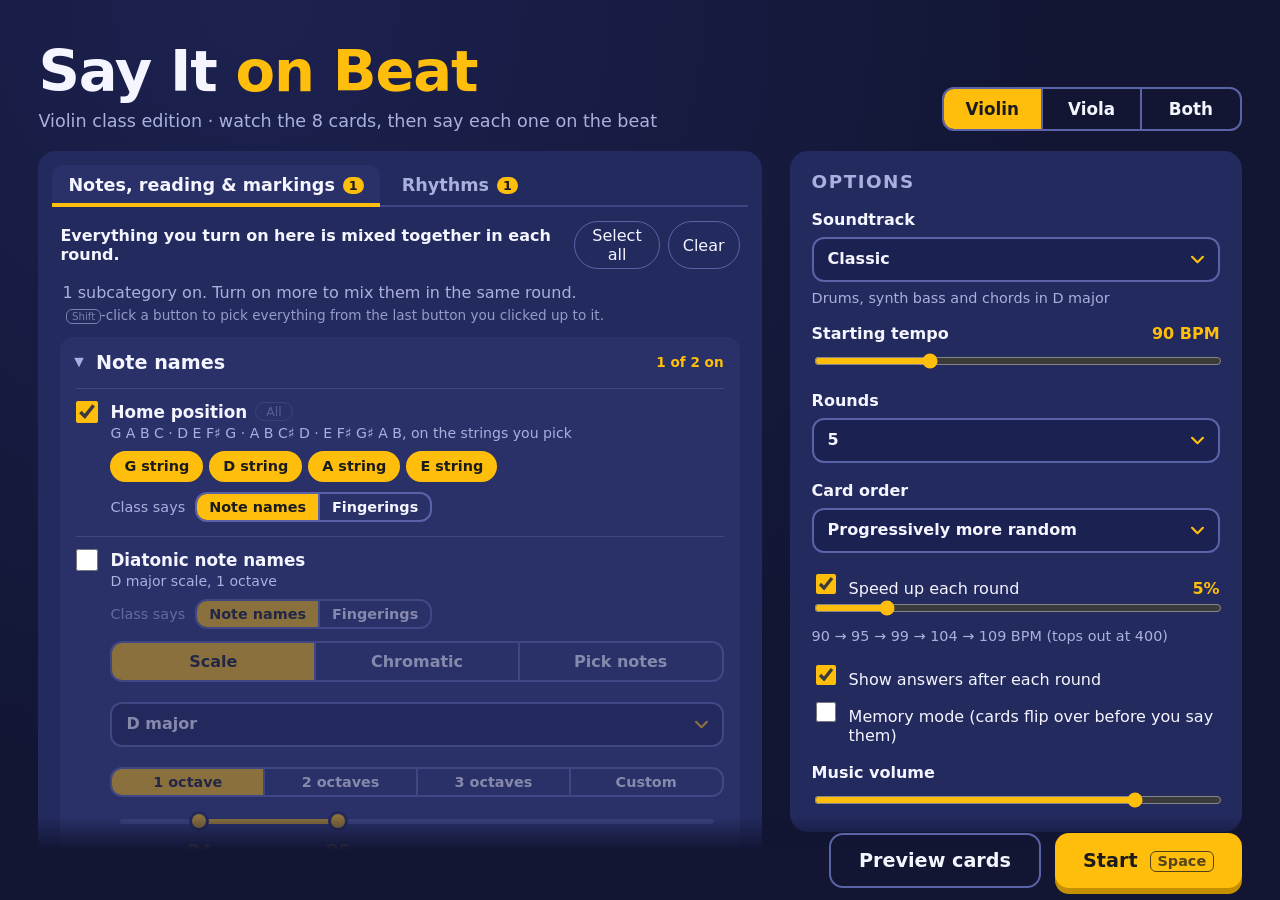
==== commit 73ac0520: "Add ten more soundtracks and a Soundtrack menu with a Random choice that picks one per game. Soundtr" ====
--- a/index.html
+++ b/index.html
@@ -95,6 +95,12 @@
       </div>
 
       <div class="option">
+        <label for="soundtrack">Soundtrack</label>
+        <select id="soundtrack"></select>
+        <p class="sub-hint" id="soundtrackHint"></p>
+      </div>
+
+      <div class="option">
         <label for="tempo">Starting tempo <output id="tempoOut">90 BPM</output></label>
         <input type="range" id="tempo" min="40" max="220" step="2" value="90">
       </div>
@@ -148,7 +154,10 @@
       <div class="phase" id="phaseLabel">Get ready</div>
       <div class="beat-info">
         <div class="beat-dots" id="beatDots"></div>
-        <div class="bpm" id="bpmLabel">90 BPM</div>
+        <div class="bpm-wrap">
+          <div class="bpm" id="bpmLabel">90 BPM</div>
+          <div class="track-name" id="trackLabel"></div>
+        </div>
       </div>
     </div>
 
@@ -195,6 +204,7 @@
   <script src="js/notation.js"></script>
   <script src="js/theory.js"></script>
   <script src="js/content.js"></script>
+  <script src="js/soundtracks.js"></script>
   <script src="js/audio.js"></script>
   <script src="js/game.js"></script>
 </body>
--- a/css/styles.css
+++ b/css/styles.css
@@ -337,6 +337,8 @@
 .beat-dots i.down.on { background: #fff; }
 .beat-dots i.long { width: 1.05em; border-radius: 0.35em; }
 .bpm { color: var(--muted); font-variant-numeric: tabular-nums; min-width: 4.5em; text-align: right; white-space: nowrap; }
+.bpm-wrap { display: flex; flex-direction: column; align-items: flex-end; }
+.track-name { font-size: 0.5em; font-weight: 600; color: var(--muted); opacity: 0.8; white-space: nowrap; }
 
 .grid {
   flex: 1; min-height: 0;
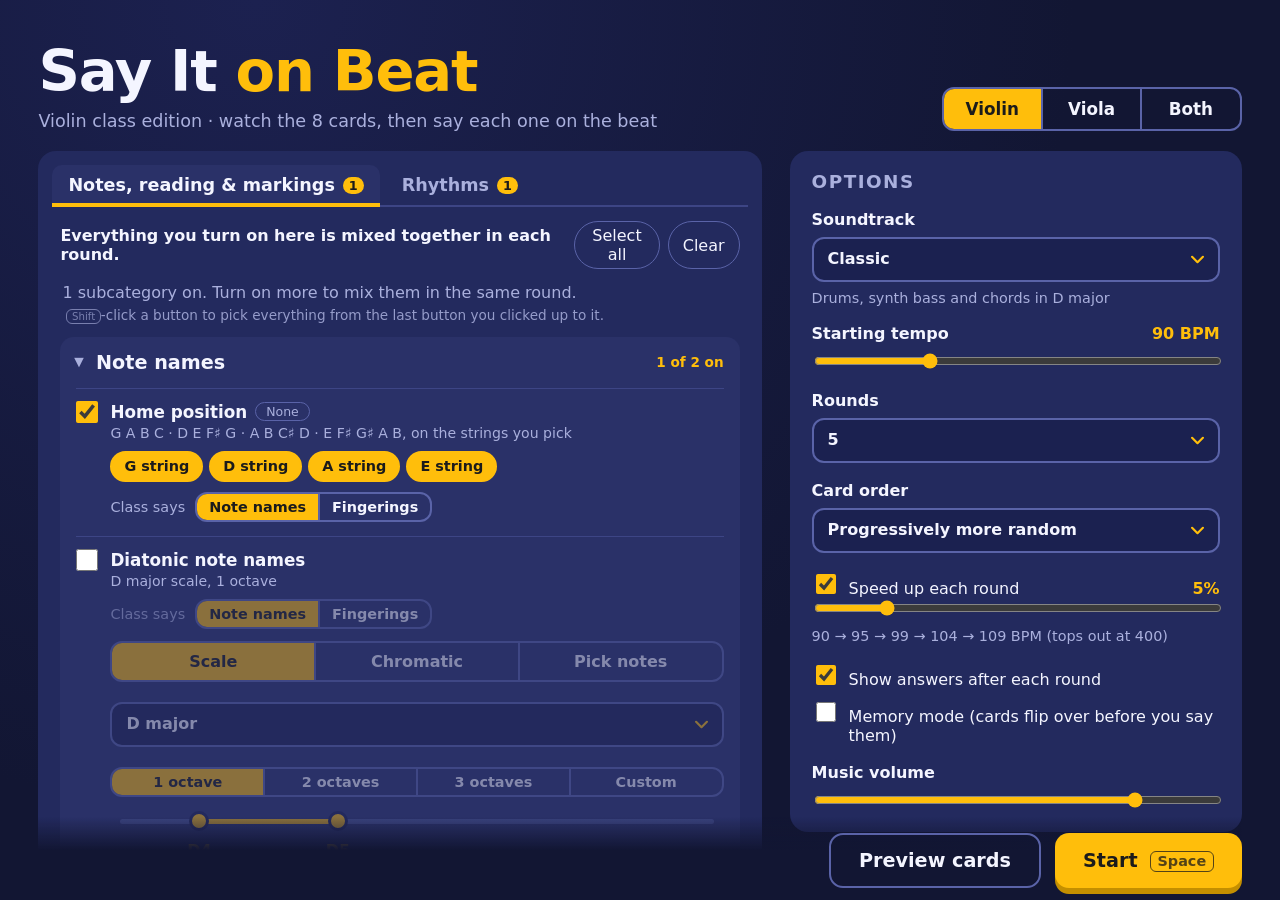
==== commit b11d5ad5: "Turn each subcategory's All button into None when everything is already picked. The pick logic is in" ====
--- a/index.html
+++ b/index.html
@@ -206,6 +206,7 @@
   <script src="js/content.js"></script>
   <script src="js/soundtracks.js"></script>
   <script src="js/audio.js"></script>
+  <script src="js/picks.js"></script>
   <script src="js/game.js"></script>
 </body>
 </html>
--- a/css/music-font.css
+++ b/css/music-font.css
@@ -6,6 +6,6 @@
  */
 @font-face {
   font-family: 'SayItOnBeat Music';
-  src: url([data-uri]) format('woff');
+  src: url([data-uri]) format('woff');
   font-display: block;
 }
--- a/css/styles.css
+++ b/css/styles.css
@@ -144,6 +144,7 @@
 .ichip.ts-chip .chip-art { height: 46px; }
 .ichip.sym-chip { border-radius: 12px; padding: 2px 6px; min-width: 44px; justify-content: center; min-height: 48px; }
 .ichip.sym-chip .card-art { height: 54px; }
+.ichip.sym-chip .card-art.fit { height: 38px; max-width: 76px; }
 .ichip.sym-chip .card-art line { stroke-width: 1.6px; }
 .ichip .chip-art :not(g)[stroke] { stroke: currentColor; }
 .ichip .mark-text { font-family: 'Times New Roman', Times, Georgia, serif; font-style: italic; font-weight: bold; font-size: 1.1rem; padding: 0 4px; }
